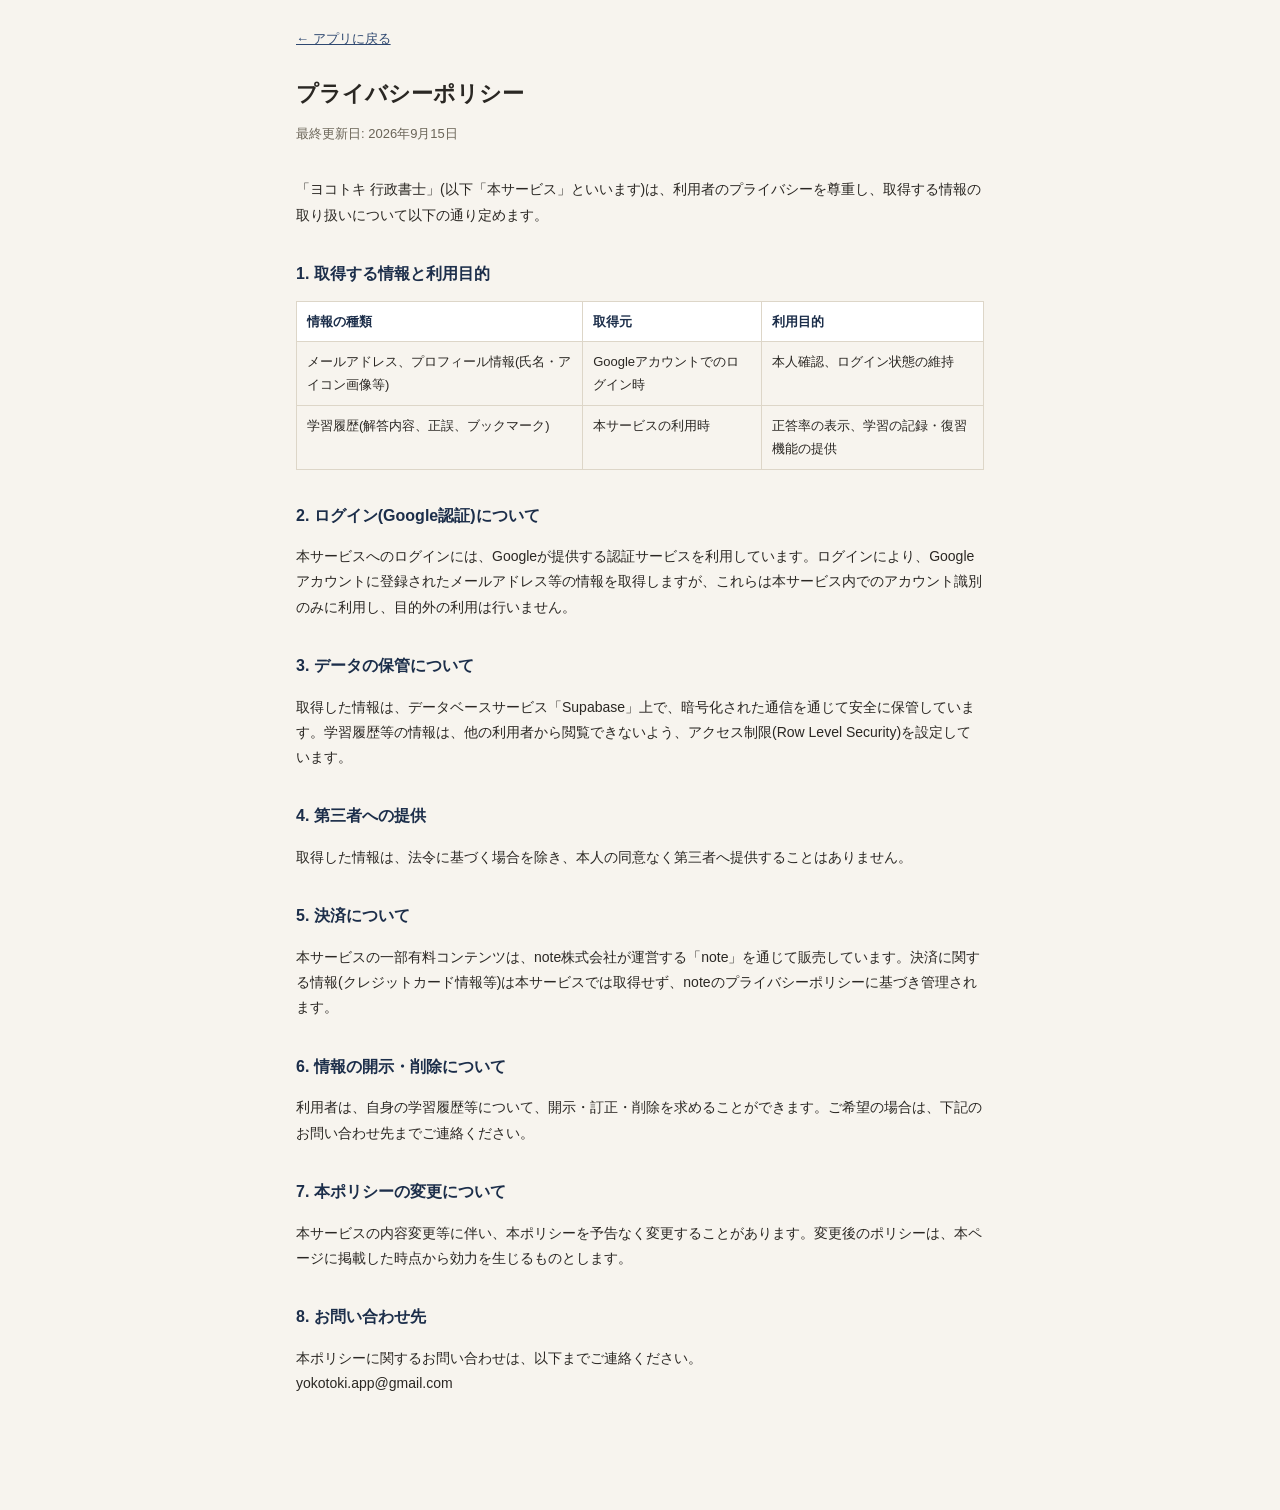
==== privacy.html @ 496f9447 "Add files via upload" ====
<!DOCTYPE html>
<html lang="ja">
<head>
<meta charset="UTF-8">
<meta name="viewport" content="width=device-width, initial-scale=1.0">
<title>プライバシーポリシー | ヨコトキ 行政書士</title>
<style>
  :root {
    --ink: #2a2723;
    --muted: #6b6558;
    --bg: #f7f4ee;
    --card-bg: #ffffff;
    --primary: #1c2e4a;
    --primary-light: #2f4870;
    --border: #ddd6c8;
  }
  * { box-sizing: border-box; }
  body {
    margin: 0;
    font-family: -apple-system, BlinkMacSystemFont, "Hiragino Sans", "Yu Gothic", sans-serif;
    background: var(--bg);
    color: var(--ink);
    line-height: 1.8;
  }
  .app { max-width: 720px; margin: 0 auto; padding: 24px 16px 100px; }
  h1 {
    font-family: "Hiragino Mincho ProN", "Yu Mincho", "YuMincho", serif;
    font-size: 22px;
    margin: 0 0 8px;
  }
  .updated { color: var(--muted); font-size: 13px; margin: 0 0 32px; }
  h2 { font-size: 16px; color: var(--primary); margin: 32px 0 12px; }
  p, li { font-size: 14px; }
  ul { padding-left: 20px; margin: 8px 0; }
  li { margin-bottom: 6px; }
  a { color: var(--primary-light); }
  .back-link {
    display: inline-block;
    margin-bottom: 24px;
    font-size: 13px;
    color: var(--primary-light);
    text-decoration: underline;
  }
  table { width: 100%; border-collapse: collapse; margin: 12px 0; font-size: 13px; }
  th, td { border: 1px solid var(--border); padding: 8px 10px; text-align: left; vertical-align: top; }
  th { background: var(--card-bg); color: var(--primary); }
</style>
</head>
<body>
<div class="app">
  <a class="back-link" href="./index.html">← アプリに戻る</a>
  <h1>プライバシーポリシー</h1>
  <p class="updated">最終更新日: 2026年9月15日</p>

  <p>「ヨコトキ 行政書士」(以下「本サービス」といいます)は、利用者のプライバシーを尊重し、取得する情報の取り扱いについて以下の通り定めます。</p>

  <h2>1. 取得する情報と利用目的</h2>
  <table>
    <tr><th>情報の種類</th><th>取得元</th><th>利用目的</th></tr>
    <tr>
      <td>メールアドレス、プロフィール情報(氏名・アイコン画像等)</td>
      <td>Googleアカウントでのログイン時</td>
      <td>本人確認、ログイン状態の維持</td>
    </tr>
    <tr>
      <td>学習履歴(解答内容、正誤、ブックマーク)</td>
      <td>本サービスの利用時</td>
      <td>正答率の表示、学習の記録・復習機能の提供</td>
    </tr>
  </table>

  <h2>2. ログイン(Google認証)について</h2>
  <p>本サービスへのログインには、Googleが提供する認証サービスを利用しています。ログインにより、Googleアカウントに登録されたメールアドレス等の情報を取得しますが、これらは本サービス内でのアカウント識別のみに利用し、目的外の利用は行いません。</p>

  <h2>3. データの保管について</h2>
  <p>取得した情報は、データベースサービス「Supabase」上で、暗号化された通信を通じて安全に保管しています。学習履歴等の情報は、他の利用者から閲覧できないよう、アクセス制限(Row Level Security)を設定しています。</p>

  <h2>4. 第三者への提供</h2>
  <p>取得した情報は、法令に基づく場合を除き、本人の同意なく第三者へ提供することはありません。</p>

  <h2>5. 決済について</h2>
  <p>本サービスの一部有料コンテンツは、note株式会社が運営する「note」を通じて販売しています。決済に関する情報(クレジットカード情報等)は本サービスでは取得せず、noteのプライバシーポリシーに基づき管理されます。</p>

  <h2>6. 情報の開示・削除について</h2>
  <p>利用者は、自身の学習履歴等について、開示・訂正・削除を求めることができます。ご希望の場合は、下記のお問い合わせ先までご連絡ください。</p>

  <h2>7. 本ポリシーの変更について</h2>
  <p>本サービスの内容変更等に伴い、本ポリシーを予告なく変更することがあります。変更後のポリシーは、本ページに掲載した時点から効力を生じるものとします。</p>

  <h2>8. お問い合わせ先</h2>
  <p>本ポリシーに関するお問い合わせは、以下までご連絡ください。<br>
  yokotoki.app@gmail.com</p>
</div>
</body>
</html>
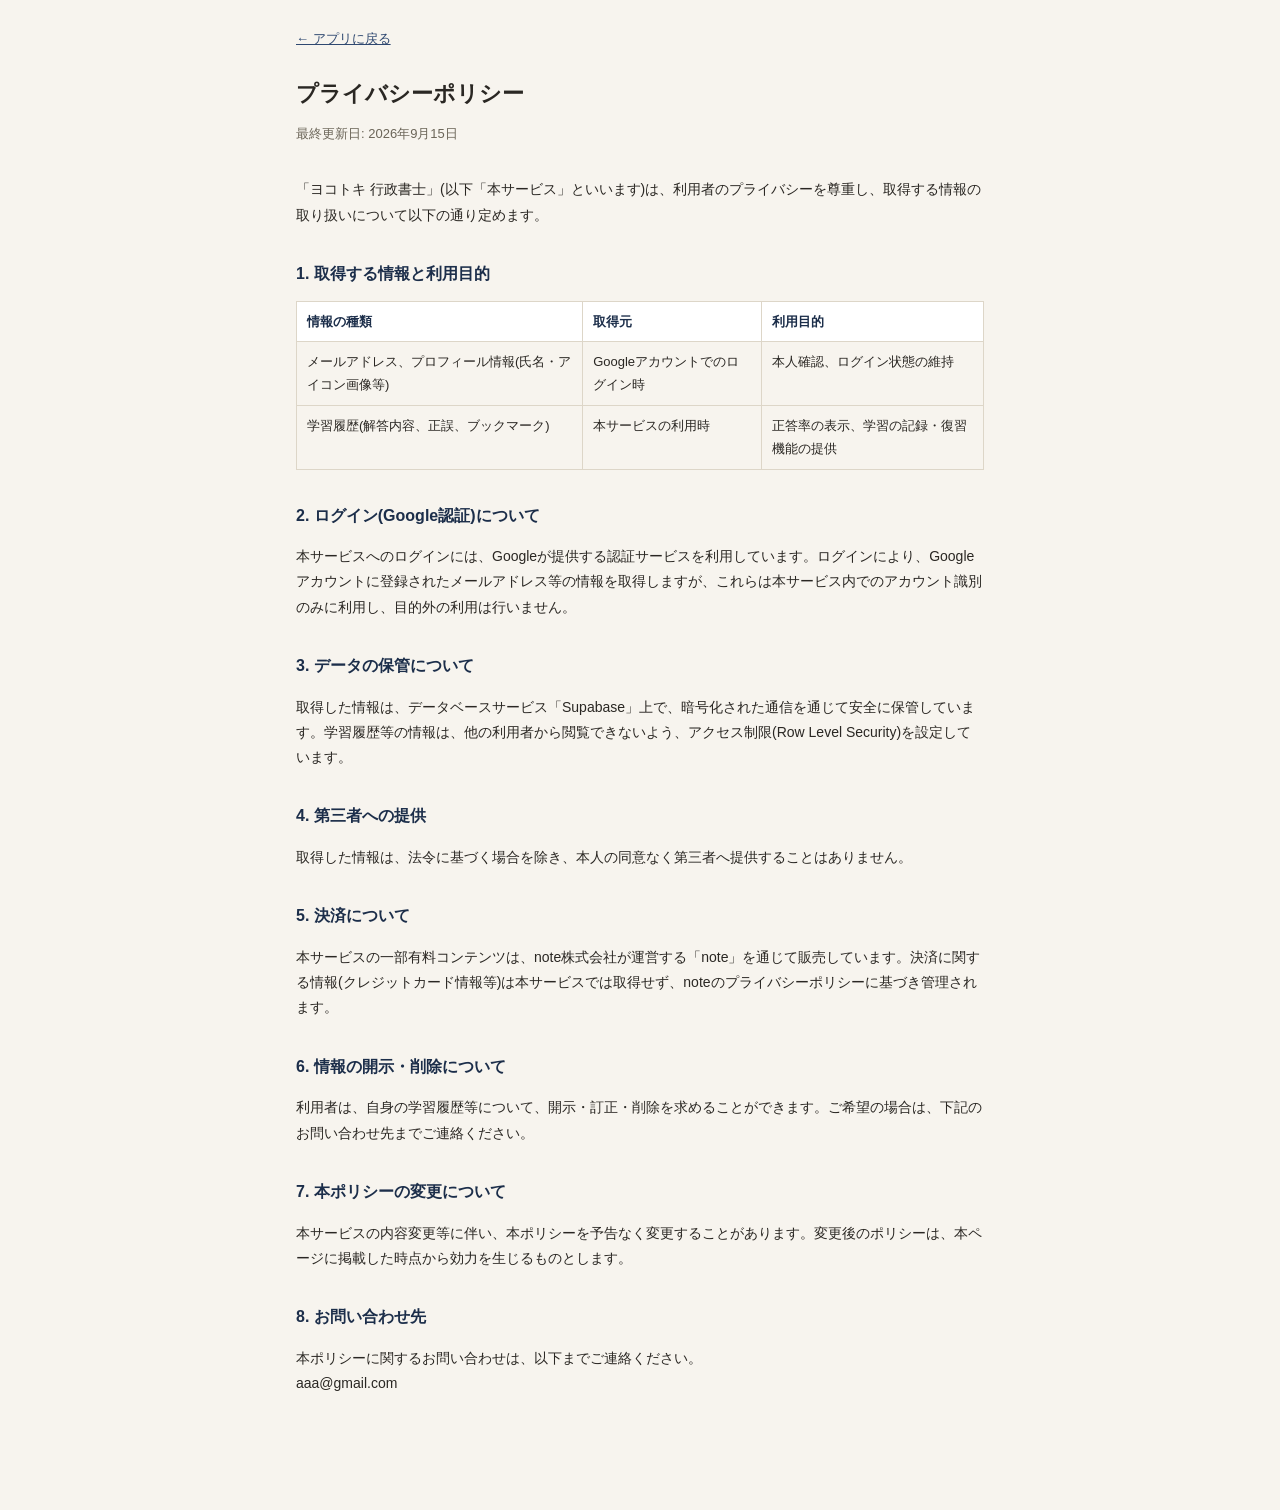
==== commit fdb6f2b7: "Update privacy.html" ====
--- a/privacy.html
+++ b/privacy.html
@@ -89,7 +89,7 @@
 
   <h2>8. お問い合わせ先</h2>
   <p>本ポリシーに関するお問い合わせは、以下までご連絡ください。<br>
-  yokotoki.app@gmail.com</p>
+  aaa@gmail.com</p>
 </div>
 </body>
 </html>
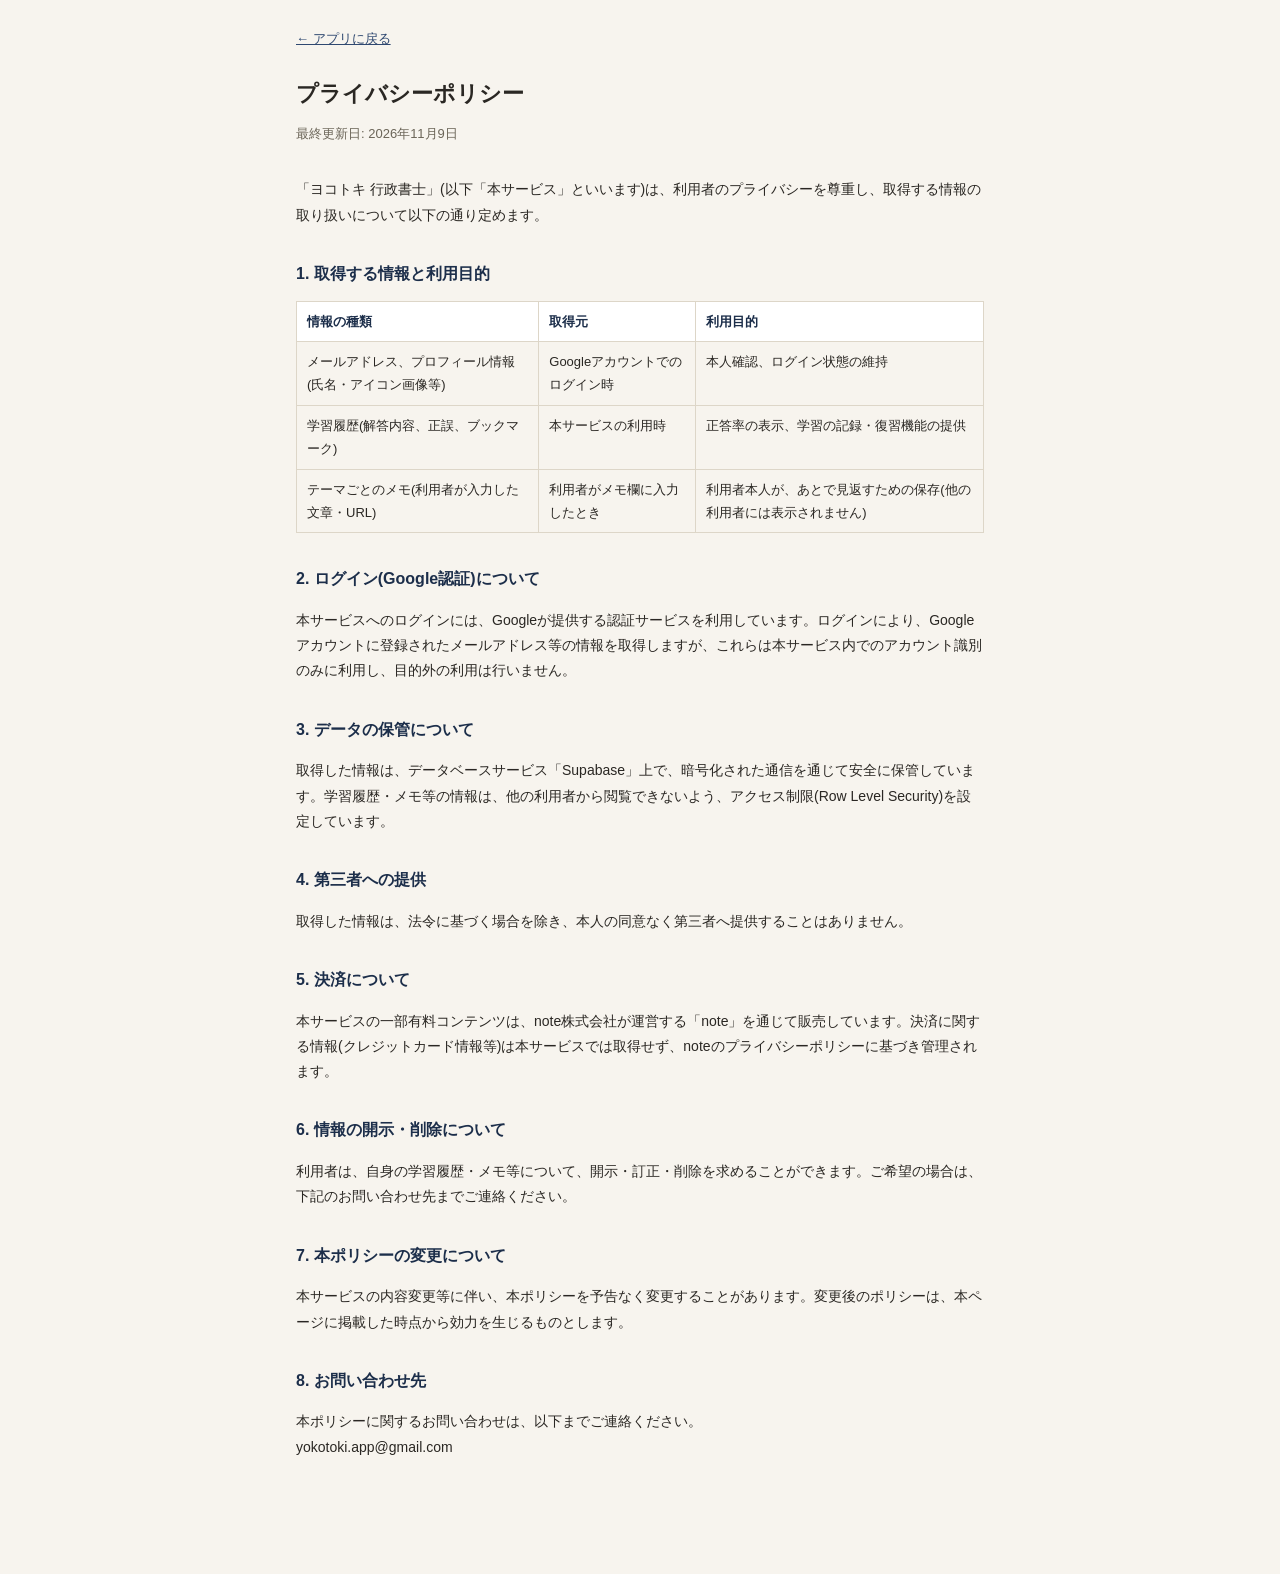
==== commit 16bbeffa: "Add files via upload ファイル分割" ====
--- a/privacy.html
+++ b/privacy.html
@@ -4,53 +4,13 @@
 <meta charset="UTF-8">
 <meta name="viewport" content="width=device-width, initial-scale=1.0">
 <title>プライバシーポリシー | ヨコトキ 行政書士</title>
-<style>
-  :root {
-    --ink: #2a2723;
-    --muted: #6b6558;
-    --bg: #f7f4ee;
-    --card-bg: #ffffff;
-    --primary: #1c2e4a;
-    --primary-light: #2f4870;
-    --border: #ddd6c8;
-  }
-  * { box-sizing: border-box; }
-  body {
-    margin: 0;
-    font-family: -apple-system, BlinkMacSystemFont, "Hiragino Sans", "Yu Gothic", sans-serif;
-    background: var(--bg);
-    color: var(--ink);
-    line-height: 1.8;
-  }
-  .app { max-width: 720px; margin: 0 auto; padding: 24px 16px 100px; }
-  h1 {
-    font-family: "Hiragino Mincho ProN", "Yu Mincho", "YuMincho", serif;
-    font-size: 22px;
-    margin: 0 0 8px;
-  }
-  .updated { color: var(--muted); font-size: 13px; margin: 0 0 32px; }
-  h2 { font-size: 16px; color: var(--primary); margin: 32px 0 12px; }
-  p, li { font-size: 14px; }
-  ul { padding-left: 20px; margin: 8px 0; }
-  li { margin-bottom: 6px; }
-  a { color: var(--primary-light); }
-  .back-link {
-    display: inline-block;
-    margin-bottom: 24px;
-    font-size: 13px;
-    color: var(--primary-light);
-    text-decoration: underline;
-  }
-  table { width: 100%; border-collapse: collapse; margin: 12px 0; font-size: 13px; }
-  th, td { border: 1px solid var(--border); padding: 8px 10px; text-align: left; vertical-align: top; }
-  th { background: var(--card-bg); color: var(--primary); }
-</style>
+<link rel="stylesheet" href="privacy.css">
 </head>
 <body>
 <div class="app">
   <a class="back-link" href="./index.html">← アプリに戻る</a>
   <h1>プライバシーポリシー</h1>
-  <p class="updated">最終更新日: 2026年9月15日</p>
+  <p class="updated">最終更新日: 2026年11月9日</p>
 
   <p>「ヨコトキ 行政書士」(以下「本サービス」といいます)は、利用者のプライバシーを尊重し、取得する情報の取り扱いについて以下の通り定めます。</p>
 
@@ -67,13 +27,18 @@
       <td>本サービスの利用時</td>
       <td>正答率の表示、学習の記録・復習機能の提供</td>
     </tr>
+    <tr>
+      <td>テーマごとのメモ(利用者が入力した文章・URL)</td>
+      <td>利用者がメモ欄に入力したとき</td>
+      <td>利用者本人が、あとで見返すための保存(他の利用者には表示されません)</td>
+    </tr>
   </table>
 
   <h2>2. ログイン(Google認証)について</h2>
   <p>本サービスへのログインには、Googleが提供する認証サービスを利用しています。ログインにより、Googleアカウントに登録されたメールアドレス等の情報を取得しますが、これらは本サービス内でのアカウント識別のみに利用し、目的外の利用は行いません。</p>
 
   <h2>3. データの保管について</h2>
-  <p>取得した情報は、データベースサービス「Supabase」上で、暗号化された通信を通じて安全に保管しています。学習履歴等の情報は、他の利用者から閲覧できないよう、アクセス制限(Row Level Security)を設定しています。</p>
+  <p>取得した情報は、データベースサービス「Supabase」上で、暗号化された通信を通じて安全に保管しています。学習履歴・メモ等の情報は、他の利用者から閲覧できないよう、アクセス制限(Row Level Security)を設定しています。</p>
 
   <h2>4. 第三者への提供</h2>
   <p>取得した情報は、法令に基づく場合を除き、本人の同意なく第三者へ提供することはありません。</p>
@@ -82,14 +47,14 @@
   <p>本サービスの一部有料コンテンツは、note株式会社が運営する「note」を通じて販売しています。決済に関する情報(クレジットカード情報等)は本サービスでは取得せず、noteのプライバシーポリシーに基づき管理されます。</p>
 
   <h2>6. 情報の開示・削除について</h2>
-  <p>利用者は、自身の学習履歴等について、開示・訂正・削除を求めることができます。ご希望の場合は、下記のお問い合わせ先までご連絡ください。</p>
+  <p>利用者は、自身の学習履歴・メモ等について、開示・訂正・削除を求めることができます。ご希望の場合は、下記のお問い合わせ先までご連絡ください。</p>
 
   <h2>7. 本ポリシーの変更について</h2>
   <p>本サービスの内容変更等に伴い、本ポリシーを予告なく変更することがあります。変更後のポリシーは、本ページに掲載した時点から効力を生じるものとします。</p>
 
   <h2>8. お問い合わせ先</h2>
   <p>本ポリシーに関するお問い合わせは、以下までご連絡ください。<br>
-  aaa@gmail.com</p>
+  yokotoki.app@gmail.com</p>
 </div>
 </body>
 </html>
--- a/privacy.css
+++ b/privacy.css
@@ -0,0 +1,40 @@
+/* プライバシーポリシーの見た目(privacy.html から読み込む) */
+  :root {
+    --ink: #2a2723;
+    --muted: #6b6558;
+    --bg: #f7f4ee;
+    --card-bg: #ffffff;
+    --primary: #1c2e4a;
+    --primary-light: #2f4870;
+    --border: #ddd6c8;
+  }
+  * { box-sizing: border-box; }
+  body {
+    margin: 0;
+    font-family: -apple-system, BlinkMacSystemFont, "Hiragino Sans", "Yu Gothic", sans-serif;
+    background: var(--bg);
+    color: var(--ink);
+    line-height: 1.8;
+  }
+  .app { max-width: 720px; margin: 0 auto; padding: 24px 16px 100px; }
+  h1 {
+    font-family: "Hiragino Mincho ProN", "Yu Mincho", "YuMincho", serif;
+    font-size: 22px;
+    margin: 0 0 8px;
+  }
+  .updated { color: var(--muted); font-size: 13px; margin: 0 0 32px; }
+  h2 { font-size: 16px; color: var(--primary); margin: 32px 0 12px; }
+  p, li { font-size: 14px; }
+  ul { padding-left: 20px; margin: 8px 0; }
+  li { margin-bottom: 6px; }
+  a { color: var(--primary-light); }
+  .back-link {
+    display: inline-block;
+    margin-bottom: 24px;
+    font-size: 13px;
+    color: var(--primary-light);
+    text-decoration: underline;
+  }
+  table { width: 100%; border-collapse: collapse; margin: 12px 0; font-size: 13px; }
+  th, td { border: 1px solid var(--border); padding: 8px 10px; text-align: left; vertical-align: top; }
+  th { background: var(--card-bg); color: var(--primary); }
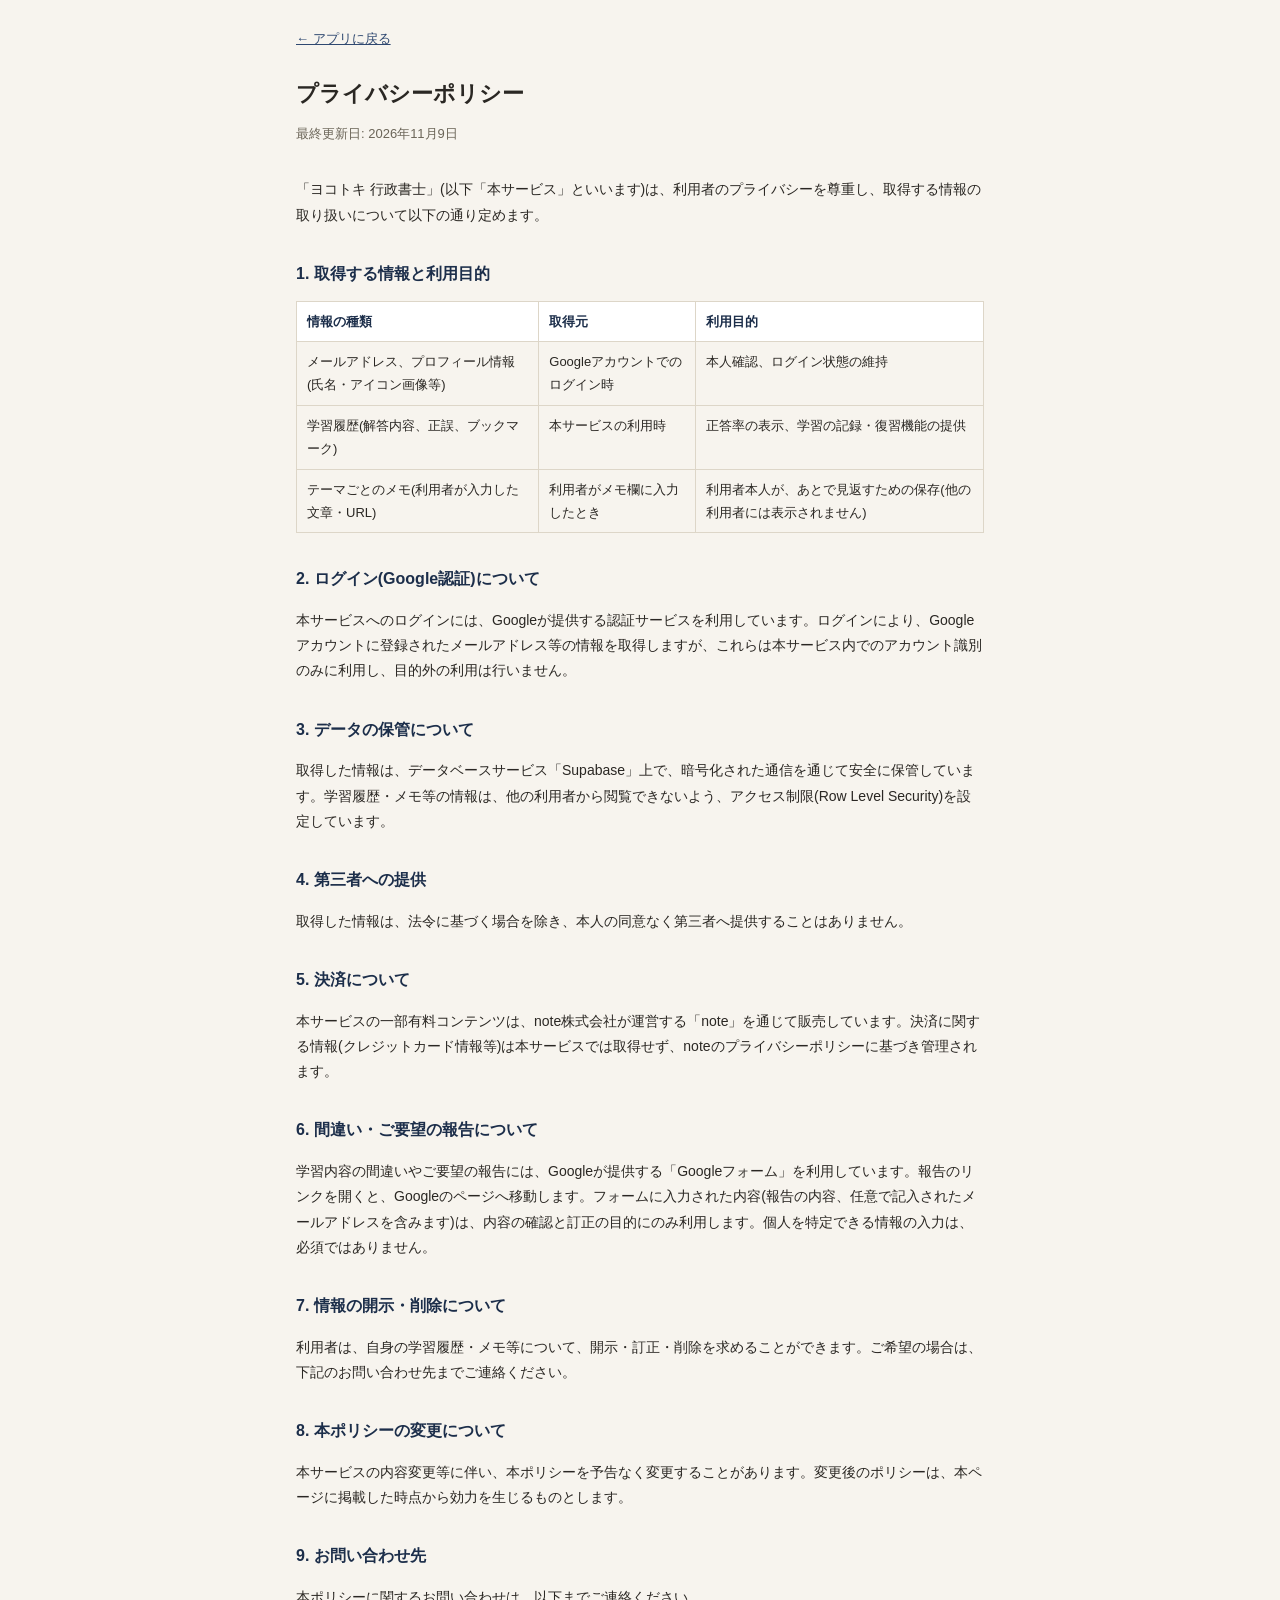
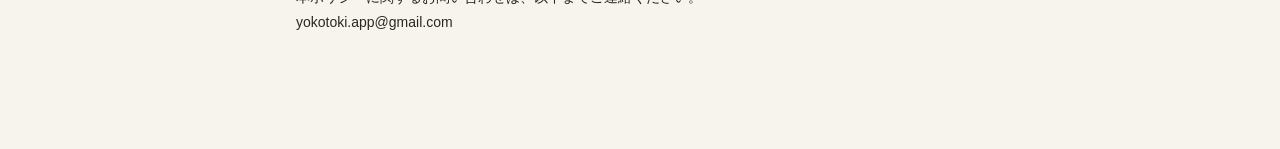
==== commit 4d134a73: "Add files via upload お問い合わせフォーム実装" ====
--- a/privacy.html
+++ b/privacy.html
@@ -46,13 +46,16 @@
   <h2>5. 決済について</h2>
   <p>本サービスの一部有料コンテンツは、note株式会社が運営する「note」を通じて販売しています。決済に関する情報(クレジットカード情報等)は本サービスでは取得せず、noteのプライバシーポリシーに基づき管理されます。</p>
 
-  <h2>6. 情報の開示・削除について</h2>
+  <h2>6. 間違い・ご要望の報告について</h2>
+  <p>学習内容の間違いやご要望の報告には、Googleが提供する「Googleフォーム」を利用しています。報告のリンクを開くと、Googleのページへ移動します。フォームに入力された内容(報告の内容、任意で記入されたメールアドレスを含みます)は、内容の確認と訂正の目的にのみ利用します。個人を特定できる情報の入力は、必須ではありません。</p>
+
+  <h2>7. 情報の開示・削除について</h2>
   <p>利用者は、自身の学習履歴・メモ等について、開示・訂正・削除を求めることができます。ご希望の場合は、下記のお問い合わせ先までご連絡ください。</p>
 
-  <h2>7. 本ポリシーの変更について</h2>
+  <h2>8. 本ポリシーの変更について</h2>
   <p>本サービスの内容変更等に伴い、本ポリシーを予告なく変更することがあります。変更後のポリシーは、本ページに掲載した時点から効力を生じるものとします。</p>
 
-  <h2>8. お問い合わせ先</h2>
+  <h2>9. お問い合わせ先</h2>
   <p>本ポリシーに関するお問い合わせは、以下までご連絡ください。<br>
   yokotoki.app@gmail.com</p>
 </div>
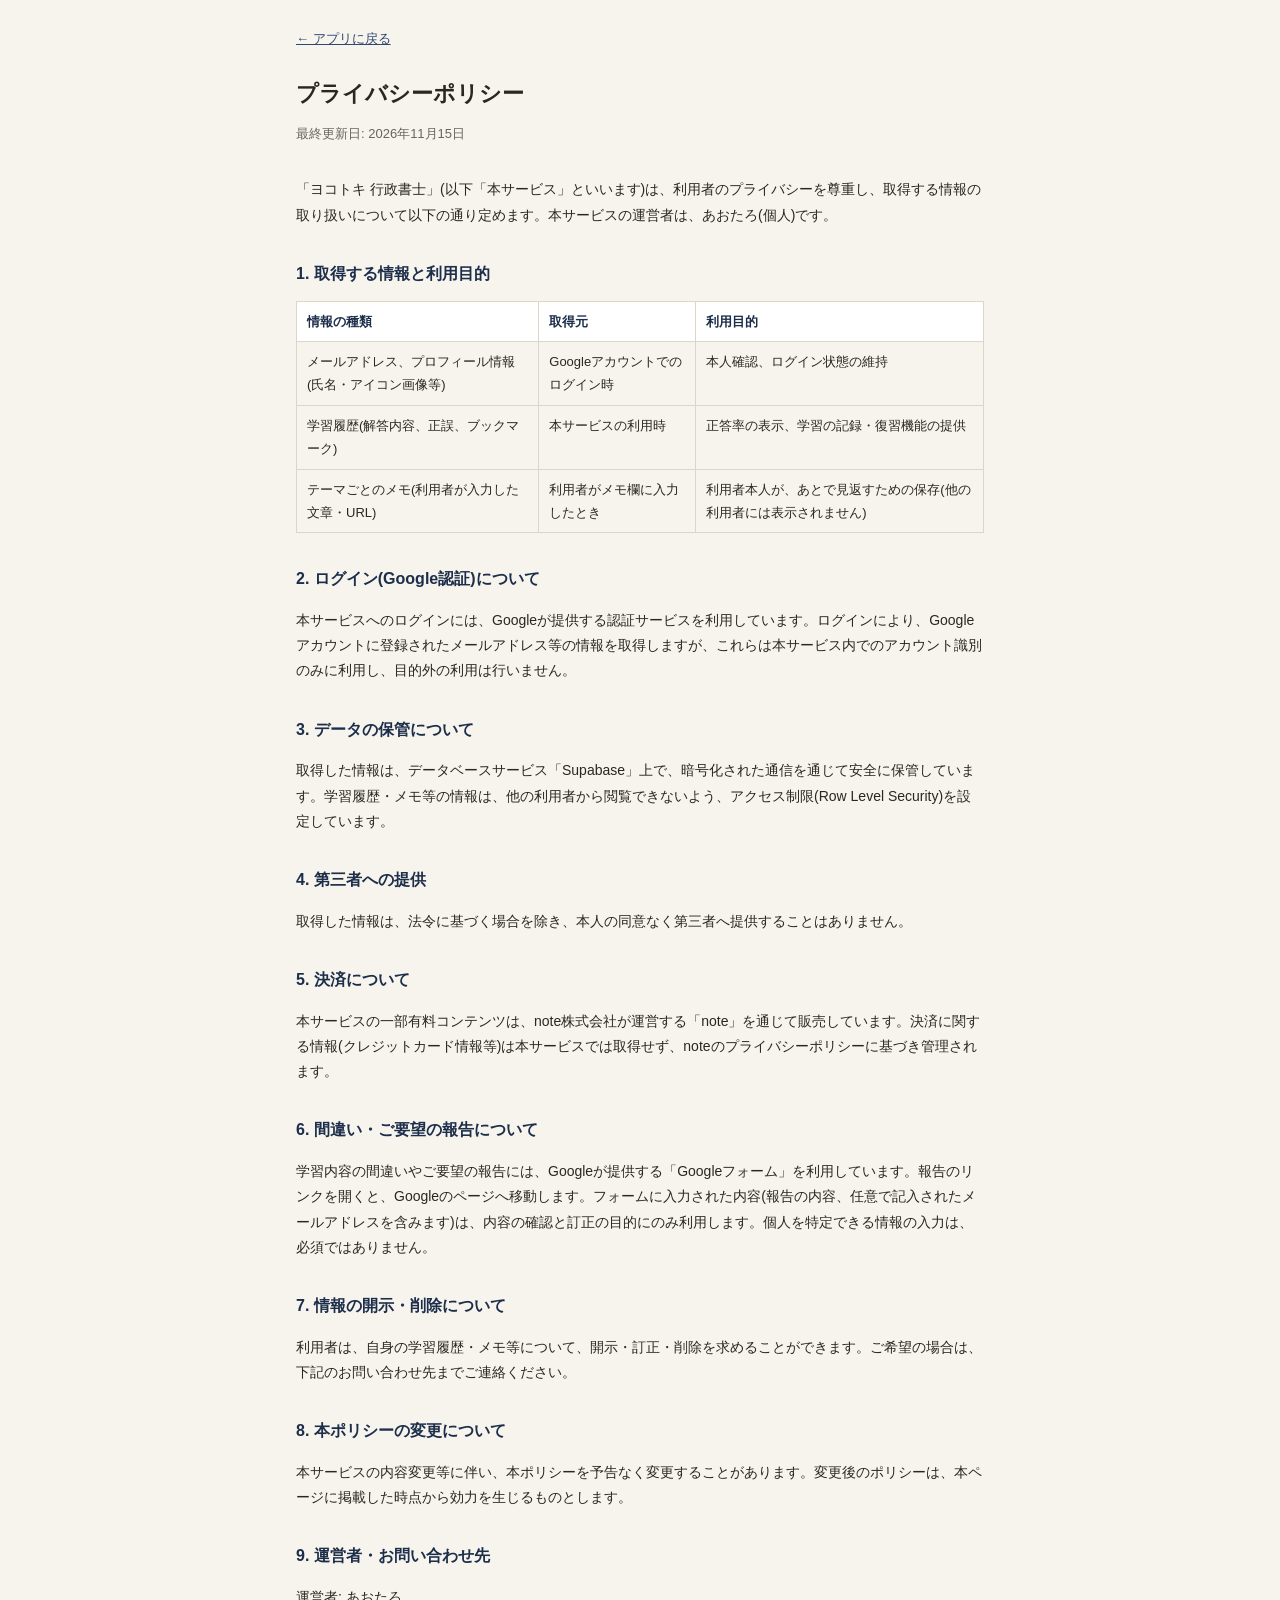
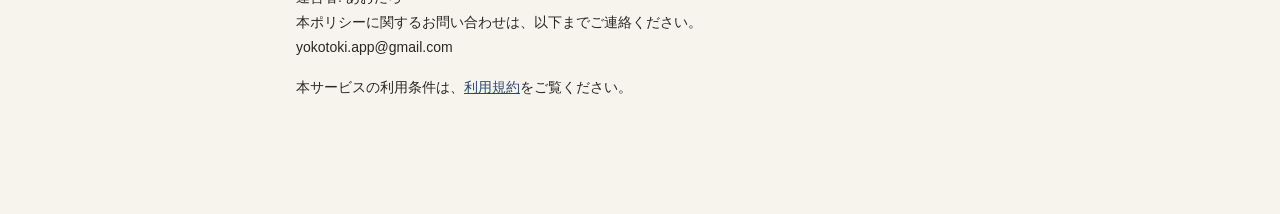
==== commit 5eb9c6c6: "Add files via upload" ====
--- a/privacy.html
+++ b/privacy.html
@@ -4,15 +4,19 @@
 <meta charset="UTF-8">
 <meta name="viewport" content="width=device-width, initial-scale=1.0">
 <title>プライバシーポリシー | ヨコトキ 行政書士</title>
+<meta name="theme-color" content="#1c2e4a">
+<link rel="icon" href="/favicon.svg" type="image/svg+xml">
+<link rel="icon" href="/favicon.ico" sizes="48x48">
+<link rel="apple-touch-icon" href="/apple-touch-icon.png">
 <link rel="stylesheet" href="privacy.css">
 </head>
 <body>
 <div class="app">
   <a class="back-link" href="./index.html">← アプリに戻る</a>
   <h1>プライバシーポリシー</h1>
-  <p class="updated">最終更新日: 2026年11月9日</p>
+  <p class="updated">最終更新日: 2026年11月15日</p>
 
-  <p>「ヨコトキ 行政書士」(以下「本サービス」といいます)は、利用者のプライバシーを尊重し、取得する情報の取り扱いについて以下の通り定めます。</p>
+  <p>「ヨコトキ 行政書士」(以下「本サービス」といいます)は、利用者のプライバシーを尊重し、取得する情報の取り扱いについて以下の通り定めます。本サービスの運営者は、あおたろ(個人)です。</p>
 
   <h2>1. 取得する情報と利用目的</h2>
   <table>
@@ -55,9 +59,11 @@
   <h2>8. 本ポリシーの変更について</h2>
   <p>本サービスの内容変更等に伴い、本ポリシーを予告なく変更することがあります。変更後のポリシーは、本ページに掲載した時点から効力を生じるものとします。</p>
 
-  <h2>9. お問い合わせ先</h2>
-  <p>本ポリシーに関するお問い合わせは、以下までご連絡ください。<br>
+  <h2>9. 運営者・お問い合わせ先</h2>
+  <p>運営者: あおたろ<br>
+  本ポリシーに関するお問い合わせは、以下までご連絡ください。<br>
   yokotoki.app@gmail.com</p>
+  <p>本サービスの利用条件は、<a href="./terms.html">利用規約</a>をご覧ください。</p>
 </div>
 </body>
 </html>
